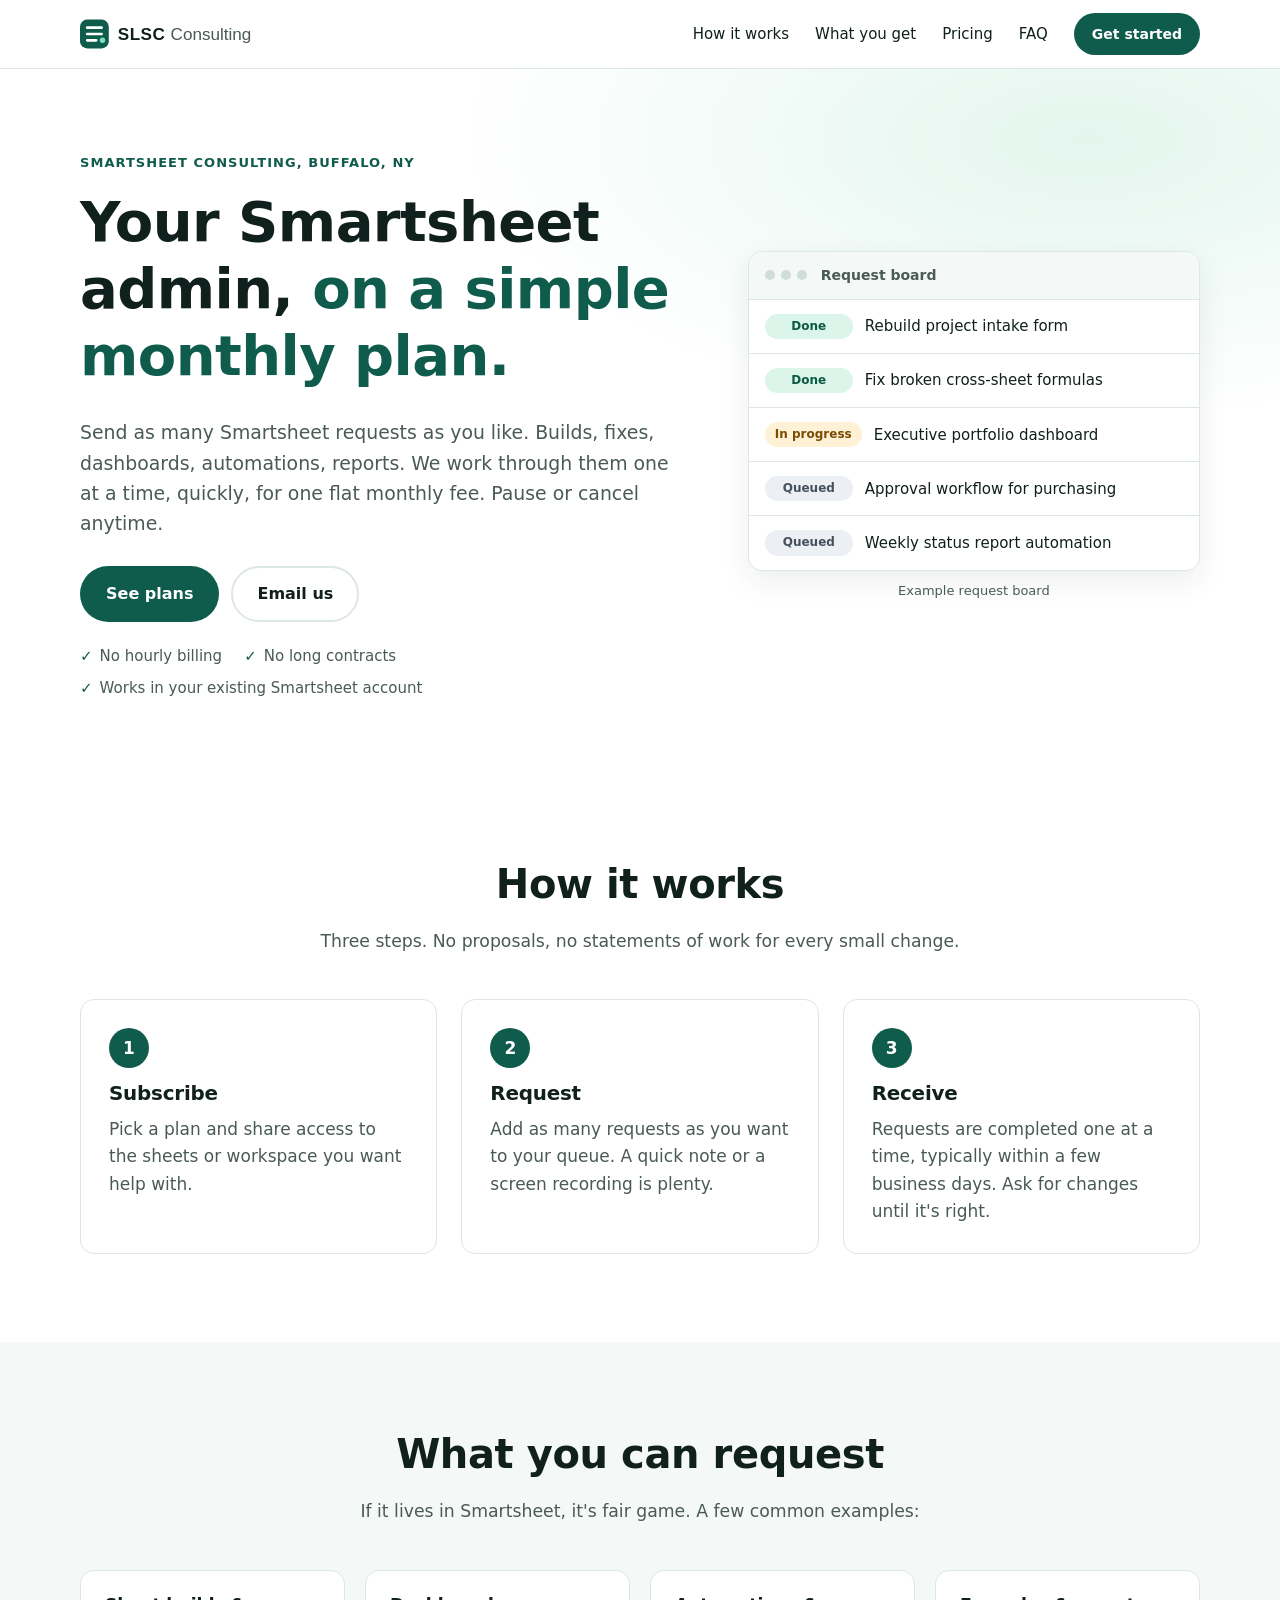
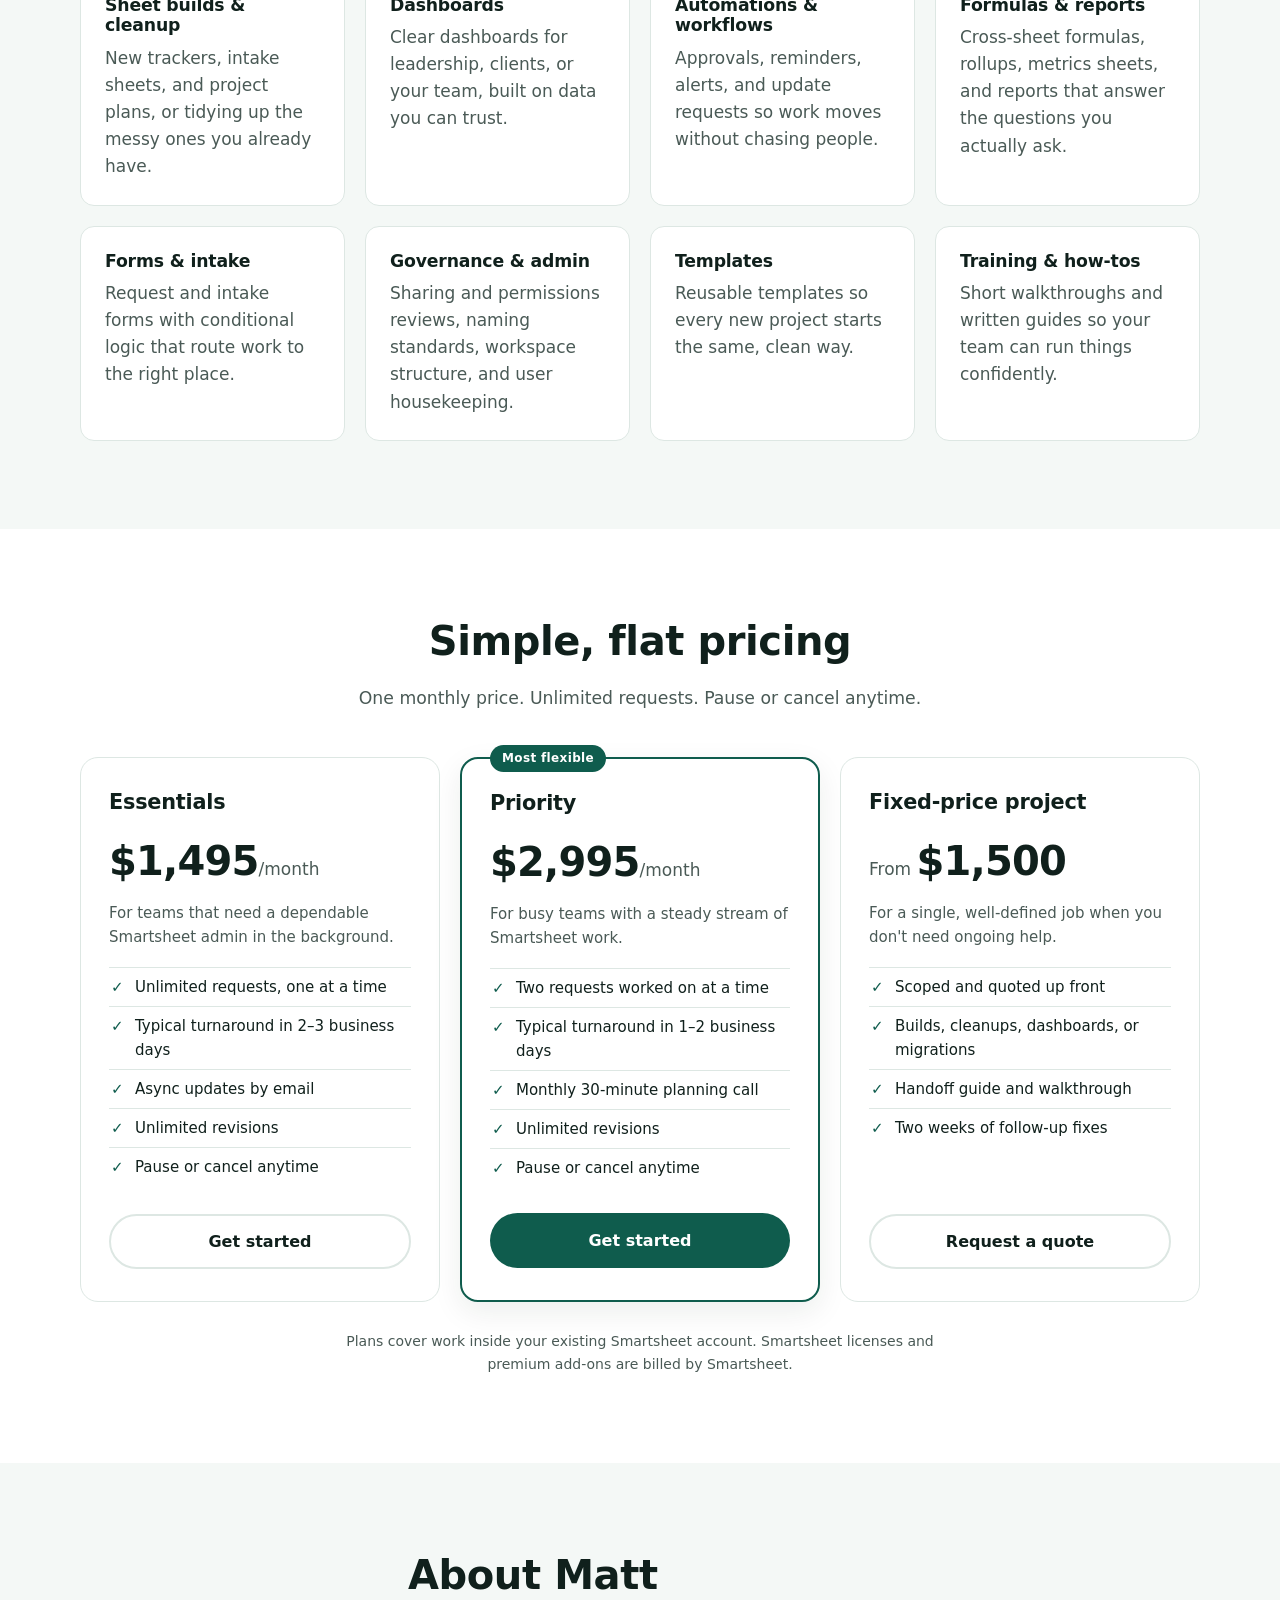
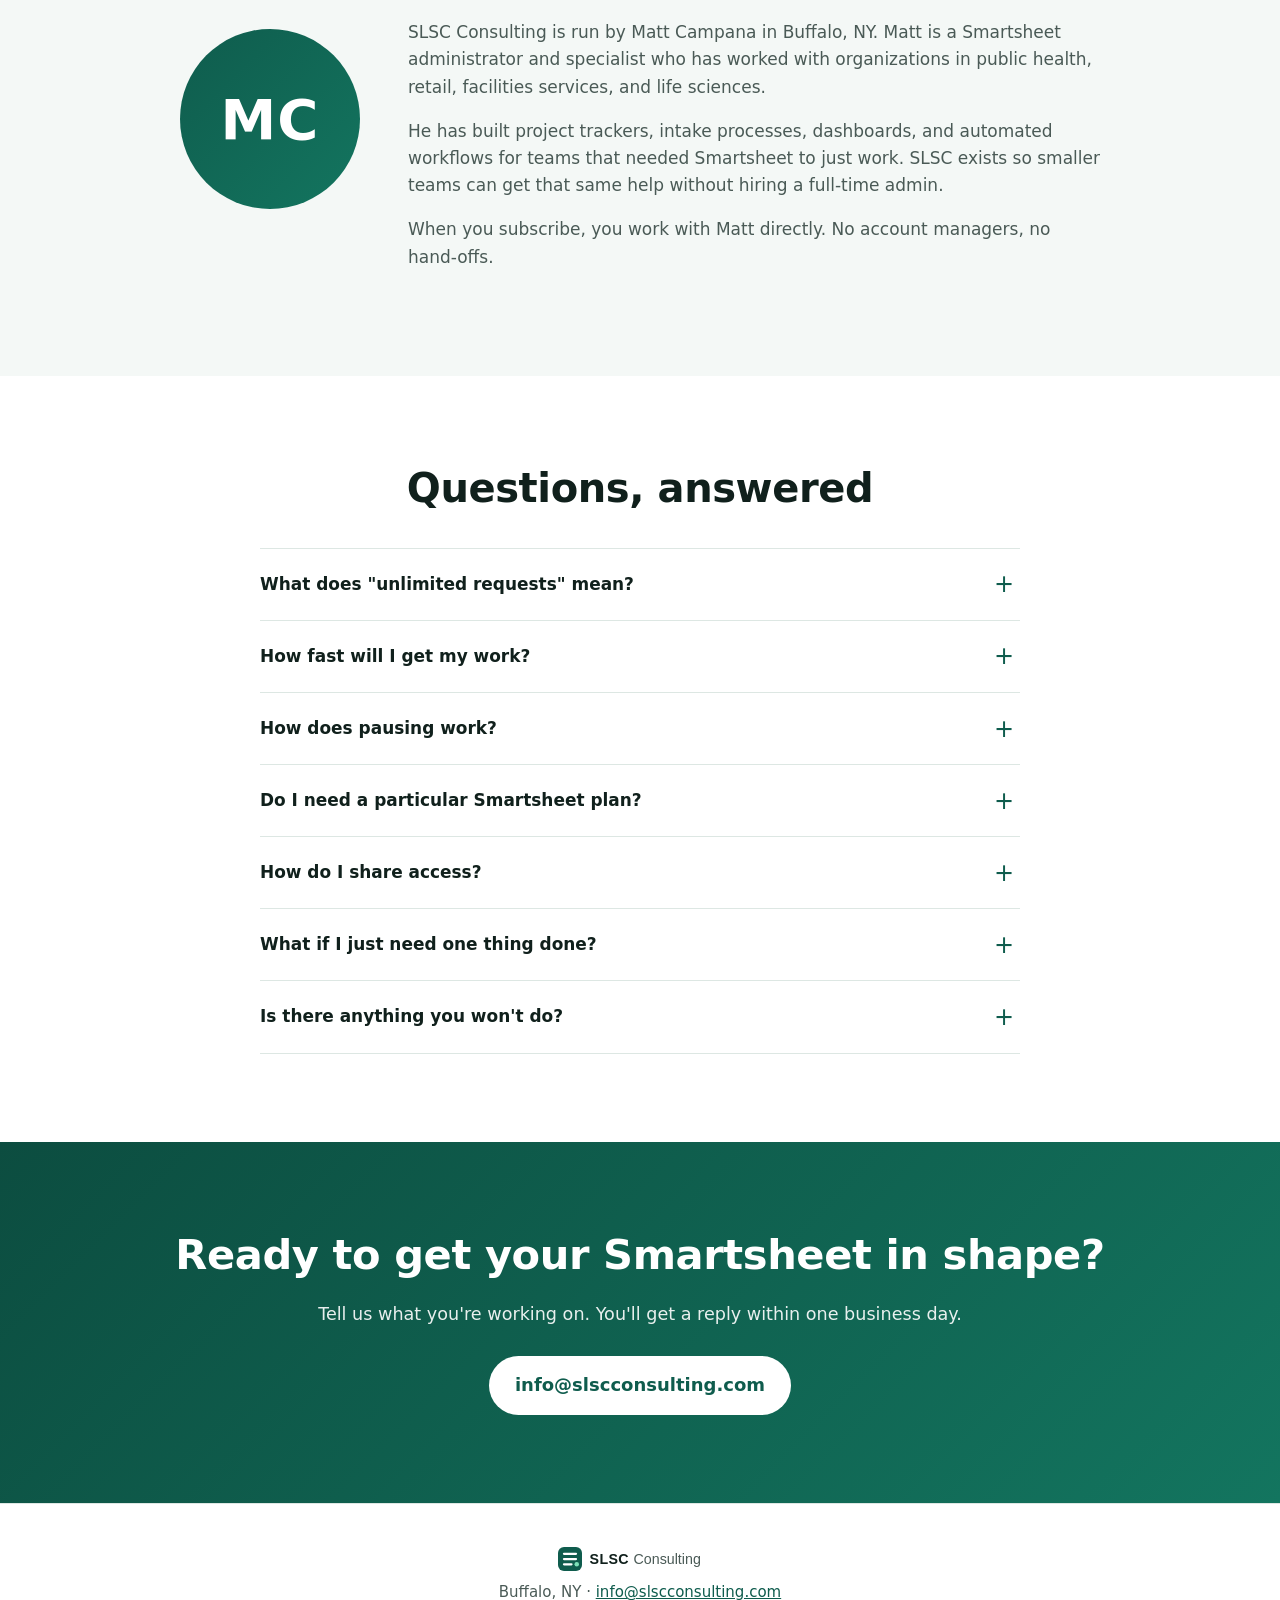
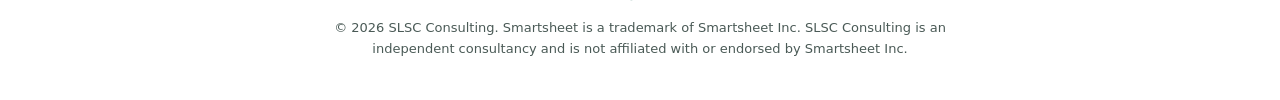
==== index.html @ b5fce489 "Initial SLSC Consulting site" ====
<!doctype html>
<html lang="en">
<head>
<meta charset="utf-8">
<meta name="viewport" content="width=device-width, initial-scale=1">
<title>SLSC Consulting | Smartsheet help as a simple monthly subscription</title>
<meta name="description" content="Unlimited Smartsheet requests for one flat monthly fee. Builds, cleanups, dashboards, automations, reports, and admin help from a Buffalo, NY Smartsheet specialist. Pause or cancel anytime.">
<link rel="canonical" href="https://slscconsulting.com/">
<meta name="theme-color" content="#0f5c4d">
<link rel="icon" href="/favicon.svg" type="image/svg+xml">
<link rel="apple-touch-icon" href="/apple-touch-icon.png">
<meta property="og:type" content="website">
<meta property="og:site_name" content="SLSC Consulting">
<meta property="og:title" content="SLSC Consulting | Smartsheet help as a subscription">
<meta property="og:description" content="Unlimited Smartsheet requests for one flat monthly fee. Pause or cancel anytime.">
<meta property="og:url" content="https://slscconsulting.com/">
<meta property="og:image" content="https://slscconsulting.com/og-image.png">
<meta property="og:image:width" content="1200">
<meta property="og:image:height" content="630">
<meta name="twitter:card" content="summary_large_image">
<meta name="twitter:title" content="SLSC Consulting | Smartsheet help as a subscription">
<meta name="twitter:description" content="Unlimited Smartsheet requests for one flat monthly fee. Pause or cancel anytime.">
<meta name="twitter:image" content="https://slscconsulting.com/og-image.png">
<link rel="stylesheet" href="/styles.css">
<script type="application/ld+json">
{"@context":"https://schema.org","@type":"ProfessionalService","name":"SLSC Consulting","url":"https://slscconsulting.com/","email":"info@slscconsulting.com","founder":{"@type":"Person","name":"Matt Campana"},"address":{"@type":"PostalAddress","addressLocality":"Buffalo","addressRegion":"NY","addressCountry":"US"},"areaServed":"US","description":"Smartsheet consulting offered as a flat-fee monthly subscription and fixed-price projects."}
</script>
</head>
<body>
<a class="skip" href="#main">Skip to content</a>

<header class="site-header">
  <div class="container nav">
    <a href="/" class="brand" aria-label="SLSC Consulting home"><img src="/assets/logo.svg" alt="SLSC Consulting" width="198" height="36"></a>
    <nav aria-label="Main">
      <ul>
        <li class="hide-sm"><a href="#how">How it works</a></li>
        <li class="hide-sm"><a href="#requests">What you get</a></li>
        <li class="hide-sm"><a href="#pricing">Pricing</a></li>
        <li class="hide-sm"><a href="#faq">FAQ</a></li>
        <li><a class="btn btn-small btn-primary" href="#contact">Get started</a></li>
      </ul>
    </nav>
  </div>
</header>

<main id="main">

<section class="hero">
  <div class="container hero-grid">
    <div>
      <p class="eyebrow">Smartsheet consulting, Buffalo, NY</p>
      <h1>Your Smartsheet admin, <span class="hl">on a simple monthly plan.</span></h1>
      <p class="lead">Send as many Smartsheet requests as you like. Builds, fixes, dashboards, automations, reports. We work through them one at a time, quickly, for one flat monthly fee. Pause or cancel anytime.</p>
      <div class="cta-row">
        <a class="btn btn-primary" href="#pricing">See plans</a>
        <a class="btn btn-ghost" href="mailto:info@slscconsulting.com?subject=Smartsheet%20help">Email us</a>
      </div>
      <ul class="checks" aria-label="Highlights">
        <li>No hourly billing</li>
        <li>No long contracts</li>
        <li>Works in your existing Smartsheet account</li>
      </ul>
    </div>
    <div class="hero-card" aria-hidden="true">
      <div class="board">
        <div class="board-head"><span class="dot"></span><span class="dot"></span><span class="dot"></span><span class="board-title">Request board</span></div>
        <div class="board-row"><span class="tag tag-done">Done</span><span>Rebuild project intake form</span></div>
        <div class="board-row"><span class="tag tag-done">Done</span><span>Fix broken cross-sheet formulas</span></div>
        <div class="board-row"><span class="tag tag-prog">In progress</span><span>Executive portfolio dashboard</span></div>
        <div class="board-row"><span class="tag tag-queue">Queued</span><span>Approval workflow for purchasing</span></div>
        <div class="board-row"><span class="tag tag-queue">Queued</span><span>Weekly status report automation</span></div>
      </div>
      <p class="board-note">Example request board</p>
    </div>
  </div>
</section>

<section id="how" class="section">
  <div class="container">
    <h2 class="section-title">How it works</h2>
    <p class="section-lead">Three steps. No proposals, no statements of work for every small change.</p>
    <ol class="steps">
      <li>
        <span class="step-num">1</span>
        <h3>Subscribe</h3>
        <p>Pick a plan and share access to the sheets or workspace you want help with.</p>
      </li>
      <li>
        <span class="step-num">2</span>
        <h3>Request</h3>
        <p>Add as many requests as you want to your queue. A quick note or a screen recording is plenty.</p>
      </li>
      <li>
        <span class="step-num">3</span>
        <h3>Receive</h3>
        <p>Requests are completed one at a time, typically within a few business days. Ask for changes until it's right.</p>
      </li>
    </ol>
  </div>
</section>

<section id="requests" class="section section-alt">
  <div class="container">
    <h2 class="section-title">What you can request</h2>
    <p class="section-lead">If it lives in Smartsheet, it's fair game. A few common examples:</p>
    <div class="grid cards">
      <article class="card"><h3>Sheet builds &amp; cleanup</h3><p>New trackers, intake sheets, and project plans, or tidying up the messy ones you already have.</p></article>
      <article class="card"><h3>Dashboards</h3><p>Clear dashboards for leadership, clients, or your team, built on data you can trust.</p></article>
      <article class="card"><h3>Automations &amp; workflows</h3><p>Approvals, reminders, alerts, and update requests so work moves without chasing people.</p></article>
      <article class="card"><h3>Formulas &amp; reports</h3><p>Cross-sheet formulas, rollups, metrics sheets, and reports that answer the questions you actually ask.</p></article>
      <article class="card"><h3>Forms &amp; intake</h3><p>Request and intake forms with conditional logic that route work to the right place.</p></article>
      <article class="card"><h3>Governance &amp; admin</h3><p>Sharing and permissions reviews, naming standards, workspace structure, and user housekeeping.</p></article>
      <article class="card"><h3>Templates</h3><p>Reusable templates so every new project starts the same, clean way.</p></article>
      <article class="card"><h3>Training &amp; how-tos</h3><p>Short walkthroughs and written guides so your team can run things confidently.</p></article>
    </div>
  </div>
</section>

<!--
  ===================================================================
  PRICING IS DRAFT. Matt to confirm all prices, tier names, and terms
  before launch. Placeholder figures based on productized-service norms.
  ===================================================================
-->
<section id="pricing" class="section">
  <div class="container">
    <h2 class="section-title">Simple, flat pricing</h2>
    <p class="section-lead">One monthly price. Unlimited requests. Pause or cancel anytime.</p>
    <div class="grid pricing">
      <article class="plan">
        <h3>Essentials</h3>
        <p class="price"><span class="amt">$1,495</span><span class="per">/month</span></p>
        <p class="plan-desc">For teams that need a dependable Smartsheet admin in the background.</p>
        <ul class="plan-list">
          <li>Unlimited requests, one at a time</li>
          <li>Typical turnaround in 2&ndash;3 business days</li>
          <li>Async updates by email</li>
          <li>Unlimited revisions</li>
          <li>Pause or cancel anytime</li>
        </ul>
        <a class="btn btn-ghost btn-block" href="mailto:info@slscconsulting.com?subject=Essentials%20plan">Get started</a>
      </article>
      <article class="plan plan-featured">
        <p class="badge">Most flexible</p>
        <h3>Priority</h3>
        <p class="price"><span class="amt">$2,995</span><span class="per">/month</span></p>
        <p class="plan-desc">For busy teams with a steady stream of Smartsheet work.</p>
        <ul class="plan-list">
          <li>Two requests worked on at a time</li>
          <li>Typical turnaround in 1&ndash;2 business days</li>
          <li>Monthly 30-minute planning call</li>
          <li>Unlimited revisions</li>
          <li>Pause or cancel anytime</li>
        </ul>
        <a class="btn btn-primary btn-block" href="mailto:info@slscconsulting.com?subject=Priority%20plan">Get started</a>
      </article>
      <article class="plan">
        <h3>Fixed-price project</h3>
        <p class="price"><span class="from">From</span> <span class="amt">$1,500</span></p>
        <p class="plan-desc">For a single, well-defined job when you don't need ongoing help.</p>
        <ul class="plan-list">
          <li>Scoped and quoted up front</li>
          <li>Builds, cleanups, dashboards, or migrations</li>
          <li>Handoff guide and walkthrough</li>
          <li>Two weeks of follow-up fixes</li>
        </ul>
        <a class="btn btn-ghost btn-block" href="mailto:info@slscconsulting.com?subject=Project%20quote">Request a quote</a>
      </article>
    </div>
    <p class="fine">Plans cover work inside your existing Smartsheet account. Smartsheet licenses and premium add-ons are billed by Smartsheet.</p>
  </div>
</section>

<section id="about" class="section section-alt">
  <div class="container about">
    <div class="avatar" aria-hidden="true">MC</div>
    <div>
      <h2 class="section-title">About Matt</h2>
      <p>SLSC Consulting is run by Matt Campana in Buffalo, NY. Matt is a Smartsheet administrator and specialist who has worked with organizations in public health, retail, facilities services, and life sciences.</p>
      <p>He has built project trackers, intake processes, dashboards, and automated workflows for teams that needed Smartsheet to just work. SLSC exists so smaller teams can get that same help without hiring a full-time admin.</p>
      <p>When you subscribe, you work with Matt directly. No account managers, no hand-offs.</p>
    </div>
  </div>
</section>

<section id="faq" class="section">
  <div class="container narrow">
    <h2 class="section-title">Questions, answered</h2>
    <details>
      <summary>What does "unlimited requests" mean?</summary>
      <p>Add as many requests to your queue as you like. They're worked on one at a time (two at a time on Priority), in the order you choose. Bigger requests are broken into smaller pieces so you see progress quickly.</p>
    </details>
    <details>
      <summary>How fast will I get my work?</summary>
      <p>Most requests are finished within a few business days. Larger builds, like a full portfolio setup, are delivered in stages so you get something useful early.</p>
    </details>
    <details>
      <summary>How does pausing work?</summary>
      <p>If you don't have enough work for a full month, pause your subscription and the unused days are saved for when you come back.</p>
    </details>
    <details>
      <summary>Do I need a particular Smartsheet plan?</summary>
      <p>No. We work with what you have. If a request would need a premium Smartsheet feature you don't have, we'll tell you up front and suggest an alternative.</p>
    </details>
    <details>
      <summary>How do I share access?</summary>
      <p>Share the relevant sheets or workspace with SLSC as you would with a colleague. You stay in control and can remove access at any time.</p>
    </details>
    <details>
      <summary>What if I just need one thing done?</summary>
      <p>Choose a fixed-price project. We'll scope it, quote it, and deliver it, with no ongoing commitment.</p>
    </details>
    <details>
      <summary>Is there anything you won't do?</summary>
      <p>We focus on Smartsheet and the tools that connect to it. Custom software development and work outside Smartsheet are generally out of scope, but ask and we'll point you in the right direction.</p>
    </details>
  </div>
</section>

<section id="contact" class="section cta-band">
  <div class="container cta-inner">
    <h2>Ready to get your Smartsheet in shape?</h2>
    <p>Tell us what you're working on. You'll get a reply within one business day.</p>
    <a class="btn btn-light" href="mailto:info@slscconsulting.com?subject=Smartsheet%20help">info@slscconsulting.com</a>
  </div>
</section>

</main>

<footer class="site-footer">
  <div class="container foot">
    <img src="/assets/logo.svg" alt="SLSC Consulting" width="165" height="30">
    <p>Buffalo, NY &middot; <a href="mailto:info@slscconsulting.com">info@slscconsulting.com</a></p>
    <p class="small">&copy; 2026 SLSC Consulting. Smartsheet is a trademark of Smartsheet Inc. SLSC Consulting is an independent consultancy and is not affiliated with or endorsed by Smartsheet Inc.</p>
  </div>
</footer>
</body>
</html>
---- styles.css ----
:root{--ink:#10201c;--muted:#4a5a56;--brand:#0f5c4d;--brand-2:#13755f;--mint:#7ee0b8;--bg:#fff;--alt:#f4f8f6;--line:#dde7e3;--radius:14px;--shadow:0 10px 30px rgba(16,32,28,.08)}
*{box-sizing:border-box}
html{scroll-behavior:smooth}
@media (prefers-reduced-motion:reduce){html{scroll-behavior:auto}}
body{margin:0;font-family:Inter,"Segoe UI",system-ui,-apple-system,Helvetica,Arial,sans-serif;color:var(--ink);background:var(--bg);line-height:1.6;font-size:17px;-webkit-font-smoothing:antialiased}
img{max-width:100%;height:auto;display:block}
a{color:var(--brand)}
a:focus-visible,summary:focus-visible,.btn:focus-visible{outline:3px solid var(--mint);outline-offset:3px;border-radius:6px}
h1,h2,h3{line-height:1.2;margin:0 0 .5em;letter-spacing:-.01em}
.container{width:min(1120px,100% - 40px);margin-inline:auto}
.narrow{width:min(760px,100% - 40px)}
.skip{position:absolute;left:-999px;top:0;background:var(--ink);color:#fff;padding:10px 14px;z-index:100}
.skip:focus{left:10px;top:10px}

.site-header{position:sticky;top:0;z-index:50;background:rgba(255,255,255,.92);backdrop-filter:saturate(1.4) blur(8px);border-bottom:1px solid var(--line)}
.nav{display:flex;align-items:center;justify-content:space-between;height:68px;gap:16px}
.nav ul{display:flex;align-items:center;gap:26px;list-style:none;margin:0;padding:0}
.nav a:not(.btn){color:var(--ink);text-decoration:none;font-weight:500;font-size:15px}
.nav a:not(.btn):hover{color:var(--brand)}

.btn{display:inline-block;text-decoration:none;font-weight:600;border-radius:999px;padding:13px 24px;border:2px solid transparent;transition:background .15s,transform .15s,border-color .15s;text-align:center;font-size:16px}
.btn:hover{transform:translateY(-1px)}
.btn-primary{background:var(--brand);color:#fff}
.btn-primary:hover{background:var(--brand-2)}
.btn-ghost{border-color:var(--line);color:var(--ink);background:#fff}
.btn-ghost:hover{border-color:var(--brand)}
.btn-light{background:#fff;color:var(--brand);font-size:18px}
.btn-small{padding:8px 16px;font-size:14px}
.btn-block{display:block;width:100%}

.hero{padding:84px 0 72px;background:radial-gradient(900px 400px at 85% 10%,#e3f6ee 0,transparent 70%)}
.hero-grid{display:grid;grid-template-columns:1.15fr .85fr;gap:56px;align-items:center}
.eyebrow{color:var(--brand);font-weight:700;text-transform:uppercase;letter-spacing:.08em;font-size:13px;margin:0 0 14px}
h1{font-size:clamp(2.2rem,4.6vw,3.5rem);font-weight:800}
.hl{color:var(--brand)}
.lead{font-size:1.18rem;color:var(--muted);max-width:36em}
.cta-row{display:flex;gap:12px;flex-wrap:wrap;margin:28px 0 22px}
.checks{list-style:none;padding:0;margin:0;display:flex;flex-wrap:wrap;gap:8px 22px;color:var(--muted);font-size:15px}
.checks li::before{content:"✓";color:var(--brand);font-weight:800;margin-right:7px}

.hero-card{position:relative}
.board{background:#fff;border:1px solid var(--line);border-radius:var(--radius);box-shadow:var(--shadow);overflow:hidden}
.board-head{display:flex;align-items:center;gap:6px;padding:12px 16px;border-bottom:1px solid var(--line);background:var(--alt)}
.dot{width:10px;height:10px;border-radius:50%;background:#cfdcd7}
.board-title{margin-left:8px;font-weight:600;font-size:14px;color:var(--muted)}
.board-row{display:flex;align-items:center;gap:12px;padding:14px 16px;border-bottom:1px solid var(--line);font-size:15px}
.board-row:last-child{border-bottom:0}
.tag{flex:none;font-size:12px;font-weight:700;padding:3px 10px;border-radius:999px;min-width:88px;text-align:center}
.tag-done{background:#dcf5ea;color:#0b5a43}
.tag-prog{background:#fff1d6;color:#7a4b00}
.tag-queue{background:#eceff3;color:#46505c}
.board-note{text-align:center;font-size:13px;color:var(--muted);margin:10px 0 0}

.section{padding:88px 0}
.section-alt{background:var(--alt)}
.section-title{font-size:clamp(1.8rem,3.2vw,2.5rem);font-weight:800;text-align:center}
.section-lead{text-align:center;color:var(--muted);max-width:40em;margin:0 auto 44px;font-size:1.08rem}

.steps{list-style:none;padding:0;margin:0;display:grid;grid-template-columns:repeat(3,1fr);gap:24px}
.steps li{background:#fff;border:1px solid var(--line);border-radius:var(--radius);padding:28px}
.step-num{display:inline-grid;place-items:center;width:40px;height:40px;border-radius:50%;background:var(--brand);color:#fff;font-weight:800;margin-bottom:14px}
.steps p,.card p{color:var(--muted);margin:0}

.grid{display:grid;gap:20px}
.cards{grid-template-columns:repeat(4,1fr)}
.card{background:#fff;border:1px solid var(--line);border-radius:var(--radius);padding:24px}
.card h3{font-size:1.08rem}

.pricing{grid-template-columns:repeat(3,1fr);align-items:stretch}
.plan{position:relative;display:flex;flex-direction:column;background:#fff;border:1px solid var(--line);border-radius:18px;padding:32px 28px}
.plan h3{font-size:1.3rem}
.plan-featured{border:2px solid var(--brand);box-shadow:var(--shadow)}
.badge{position:absolute;top:-14px;left:28px;margin:0;background:var(--brand);color:#fff;font-size:12px;font-weight:700;padding:4px 12px;border-radius:999px;letter-spacing:.03em}
.price{margin:4px 0 8px}
.amt{font-size:2.5rem;font-weight:800;letter-spacing:-.02em}
.per,.from{color:var(--muted);font-weight:500}
.plan-desc{color:var(--muted);margin:0 0 18px;font-size:15px}
.plan-list{list-style:none;padding:0;margin:0 0 26px;flex:1}
.plan-list li{padding:7px 0 7px 26px;position:relative;font-size:15px;border-top:1px solid var(--line)}
.plan-list li::before{content:"✓";position:absolute;left:2px;color:var(--brand);font-weight:800}
.fine{text-align:center;color:var(--muted);font-size:14px;margin:28px auto 0;max-width:46em}

.about{display:grid;grid-template-columns:180px 1fr;gap:48px;align-items:center;max-width:920px}
.about .section-title{text-align:left}
.about p{color:var(--muted)}
.avatar{width:180px;height:180px;border-radius:50%;background:linear-gradient(135deg,var(--brand),var(--brand-2));color:#fff;display:grid;place-items:center;font-size:56px;font-weight:800;letter-spacing:.02em}

details{border-bottom:1px solid var(--line);padding:4px 0}
details:first-of-type{border-top:1px solid var(--line);margin-top:36px}
summary{cursor:pointer;list-style:none;padding:18px 36px 18px 0;font-weight:600;font-size:1.06rem;position:relative}
summary::-webkit-details-marker{display:none}
summary::after{content:"+";position:absolute;right:6px;top:50%;transform:translateY(-50%);font-size:1.5rem;color:var(--brand);font-weight:400}
details[open] summary::after{content:"–"}
details p{margin:0 0 18px;color:var(--muted)}

.cta-band{background:linear-gradient(135deg,#0c4d40,#13755f);color:#fff;text-align:center}
.cta-inner h2{font-size:clamp(1.8rem,3.4vw,2.6rem);font-weight:800}
.cta-inner p{opacity:.9;margin:0 0 28px;font-size:1.1rem}

.site-footer{padding:40px 0;border-top:1px solid var(--line)}
.foot{display:flex;flex-direction:column;align-items:center;gap:6px;text-align:center}
.foot p{margin:0;color:var(--muted);font-size:15px}
.foot .small{font-size:13px;max-width:52em;margin-top:8px}

.notfound{padding:120px 0;text-align:center;display:flex;flex-direction:column;align-items:center;gap:12px}

@media (max-width:960px){
  .hero-grid{grid-template-columns:1fr;gap:40px}
  .cards{grid-template-columns:repeat(2,1fr)}
  .pricing{grid-template-columns:1fr;max-width:480px;margin-inline:auto}
  .pricing .plan-featured{order:-1}
  .hide-sm{display:none}
}
@media (max-width:640px){
  body{font-size:16px}
  .hero{padding:52px 0 48px}
  .section{padding:64px 0}
  .steps,.cards{grid-template-columns:1fr}
  .about{grid-template-columns:1fr;gap:24px;justify-items:center}
  .about .section-title{text-align:center}
  .avatar{width:120px;height:120px;font-size:40px}
  .cta-row .btn{flex:1}
  .brand img{width:160px}
}
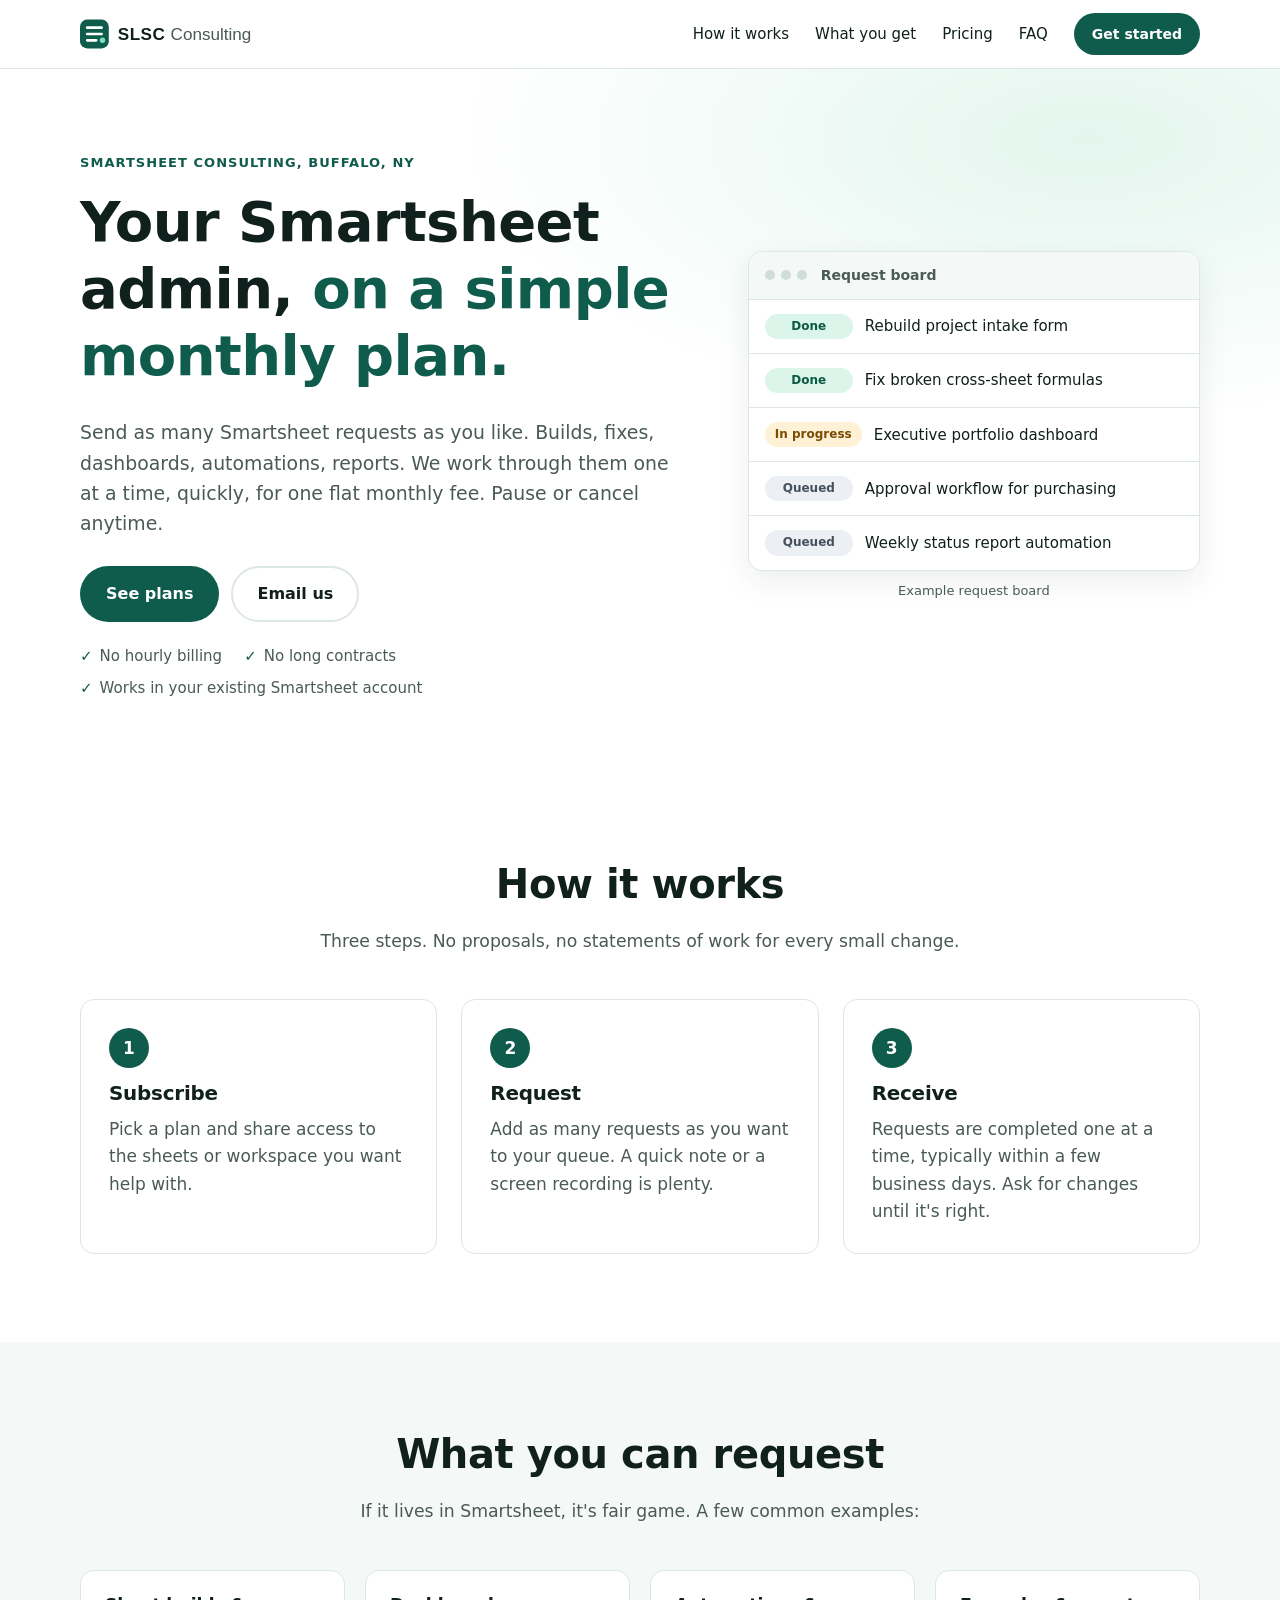
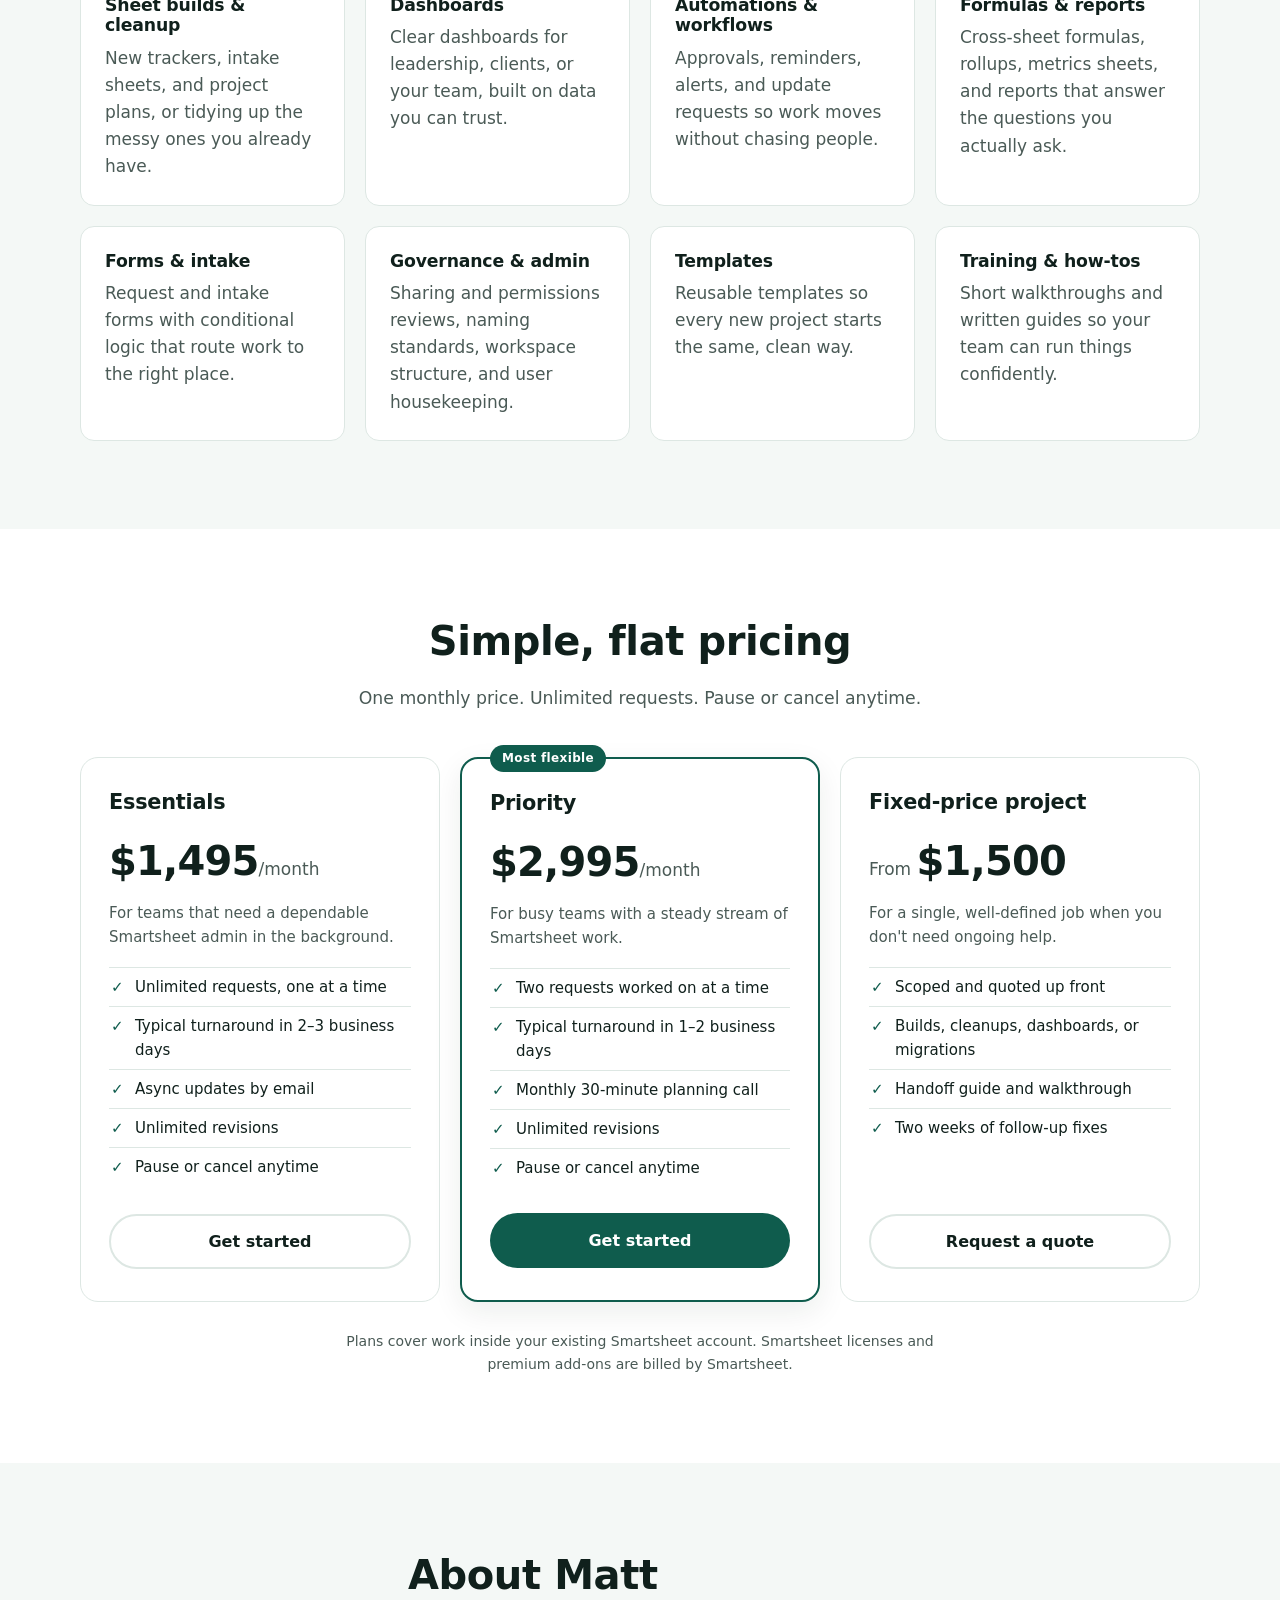
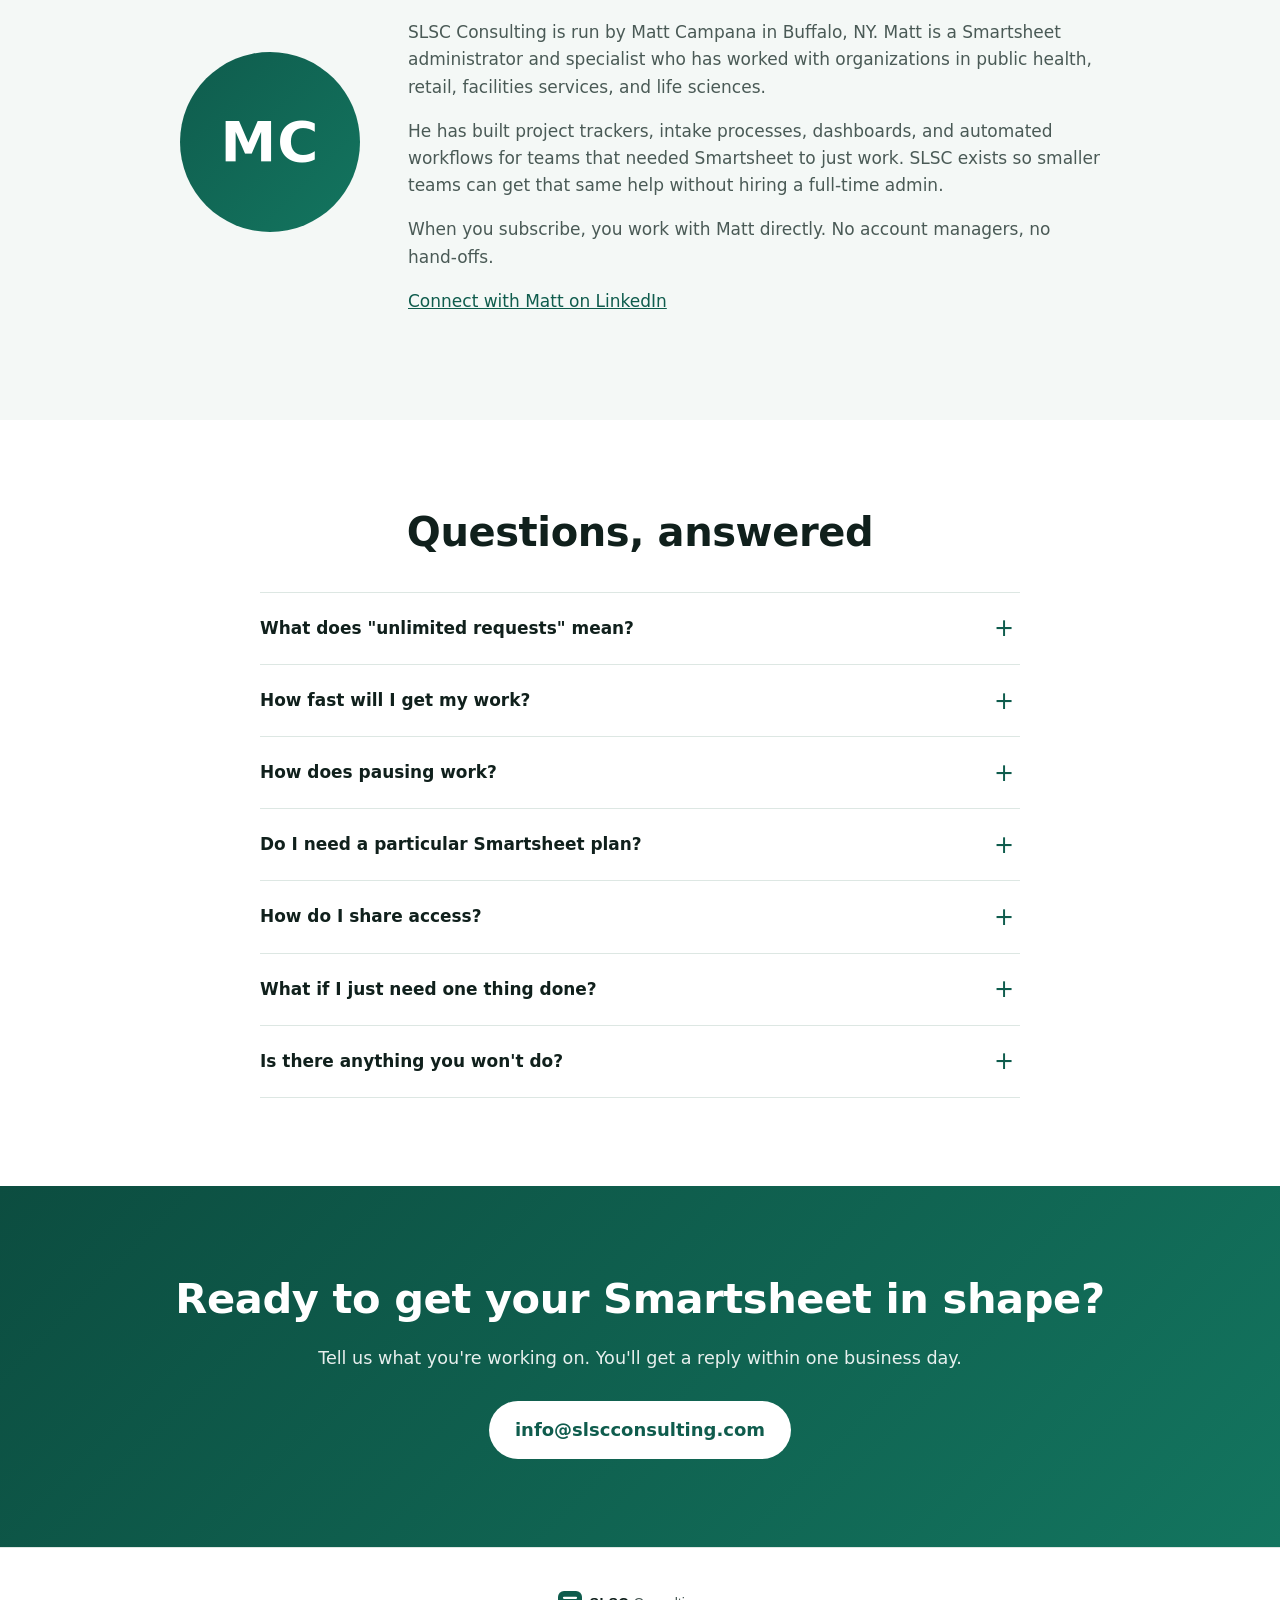
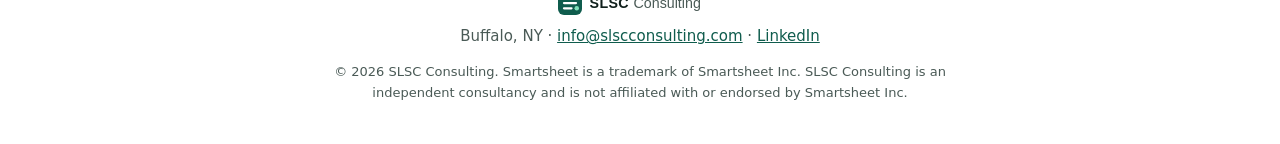
==== commit eac0ae5f: "Add LinkedIn link" ====
--- a/index.html
+++ b/index.html
@@ -23,7 +23,8 @@
 <meta name="twitter:image" content="https://slscconsulting.com/og-image.png">
 <link rel="stylesheet" href="/styles.css">
 <script type="application/ld+json">
-{"@context":"https://schema.org","@type":"ProfessionalService","name":"SLSC Consulting","url":"https://slscconsulting.com/","email":"info@slscconsulting.com","founder":{"@type":"Person","name":"Matt Campana"},"address":{"@type":"PostalAddress","addressLocality":"Buffalo","addressRegion":"NY","addressCountry":"US"},"areaServed":"US","description":"Smartsheet consulting offered as a flat-fee monthly subscription and fixed-price projects."}
+{"@context":"https://schema.org","@type":"ProfessionalService",
+  "sameAs": ["https://www.linkedin.com/in/mattcampana"],"name":"SLSC Consulting","url":"https://slscconsulting.com/","email":"info@slscconsulting.com","founder":{"@type":"Person","name":"Matt Campana"},"address":{"@type":"PostalAddress","addressLocality":"Buffalo","addressRegion":"NY","addressCountry":"US"},"areaServed":"US","description":"Smartsheet consulting offered as a flat-fee monthly subscription and fixed-price projects."}
 </script>
 </head>
 <body>
@@ -180,6 +181,7 @@
       <p>SLSC Consulting is run by Matt Campana in Buffalo, NY. Matt is a Smartsheet administrator and specialist who has worked with organizations in public health, retail, facilities services, and life sciences.</p>
       <p>He has built project trackers, intake processes, dashboards, and automated workflows for teams that needed Smartsheet to just work. SLSC exists so smaller teams can get that same help without hiring a full-time admin.</p>
       <p>When you subscribe, you work with Matt directly. No account managers, no hand-offs.</p>
+      <p><a href="https://www.linkedin.com/in/mattcampana" target="_blank" rel="noopener">Connect with Matt on LinkedIn</a></p>
     </div>
   </div>
 </section>
@@ -231,7 +233,7 @@
 <footer class="site-footer">
   <div class="container foot">
     <img src="/assets/logo.svg" alt="SLSC Consulting" width="165" height="30">
-    <p>Buffalo, NY &middot; <a href="mailto:info@slscconsulting.com">info@slscconsulting.com</a></p>
+    <p>Buffalo, NY &middot; <a href="mailto:info@slscconsulting.com">info@slscconsulting.com</a> &middot; <a href="https://www.linkedin.com/in/mattcampana" target="_blank" rel="noopener">LinkedIn</a></p>
     <p class="small">&copy; 2026 SLSC Consulting. Smartsheet is a trademark of Smartsheet Inc. SLSC Consulting is an independent consultancy and is not affiliated with or endorsed by Smartsheet Inc.</p>
   </div>
 </footer>
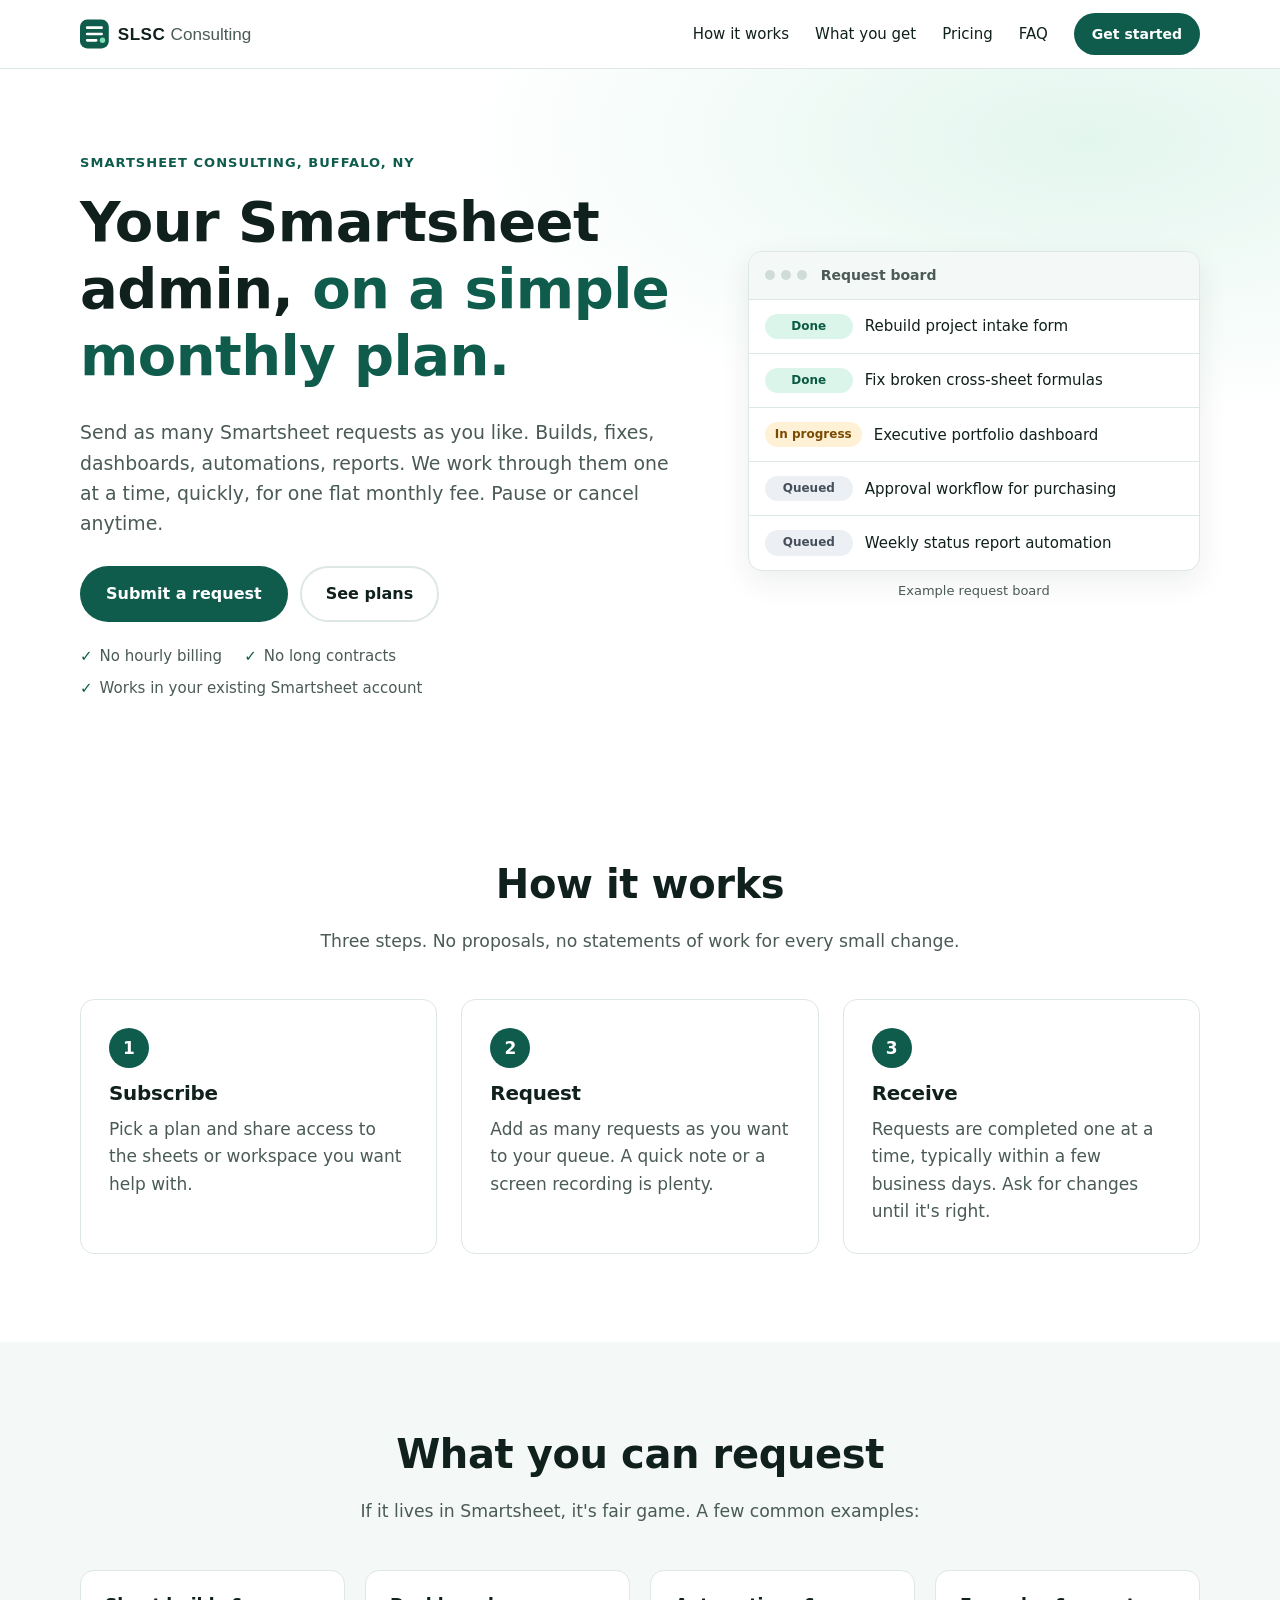
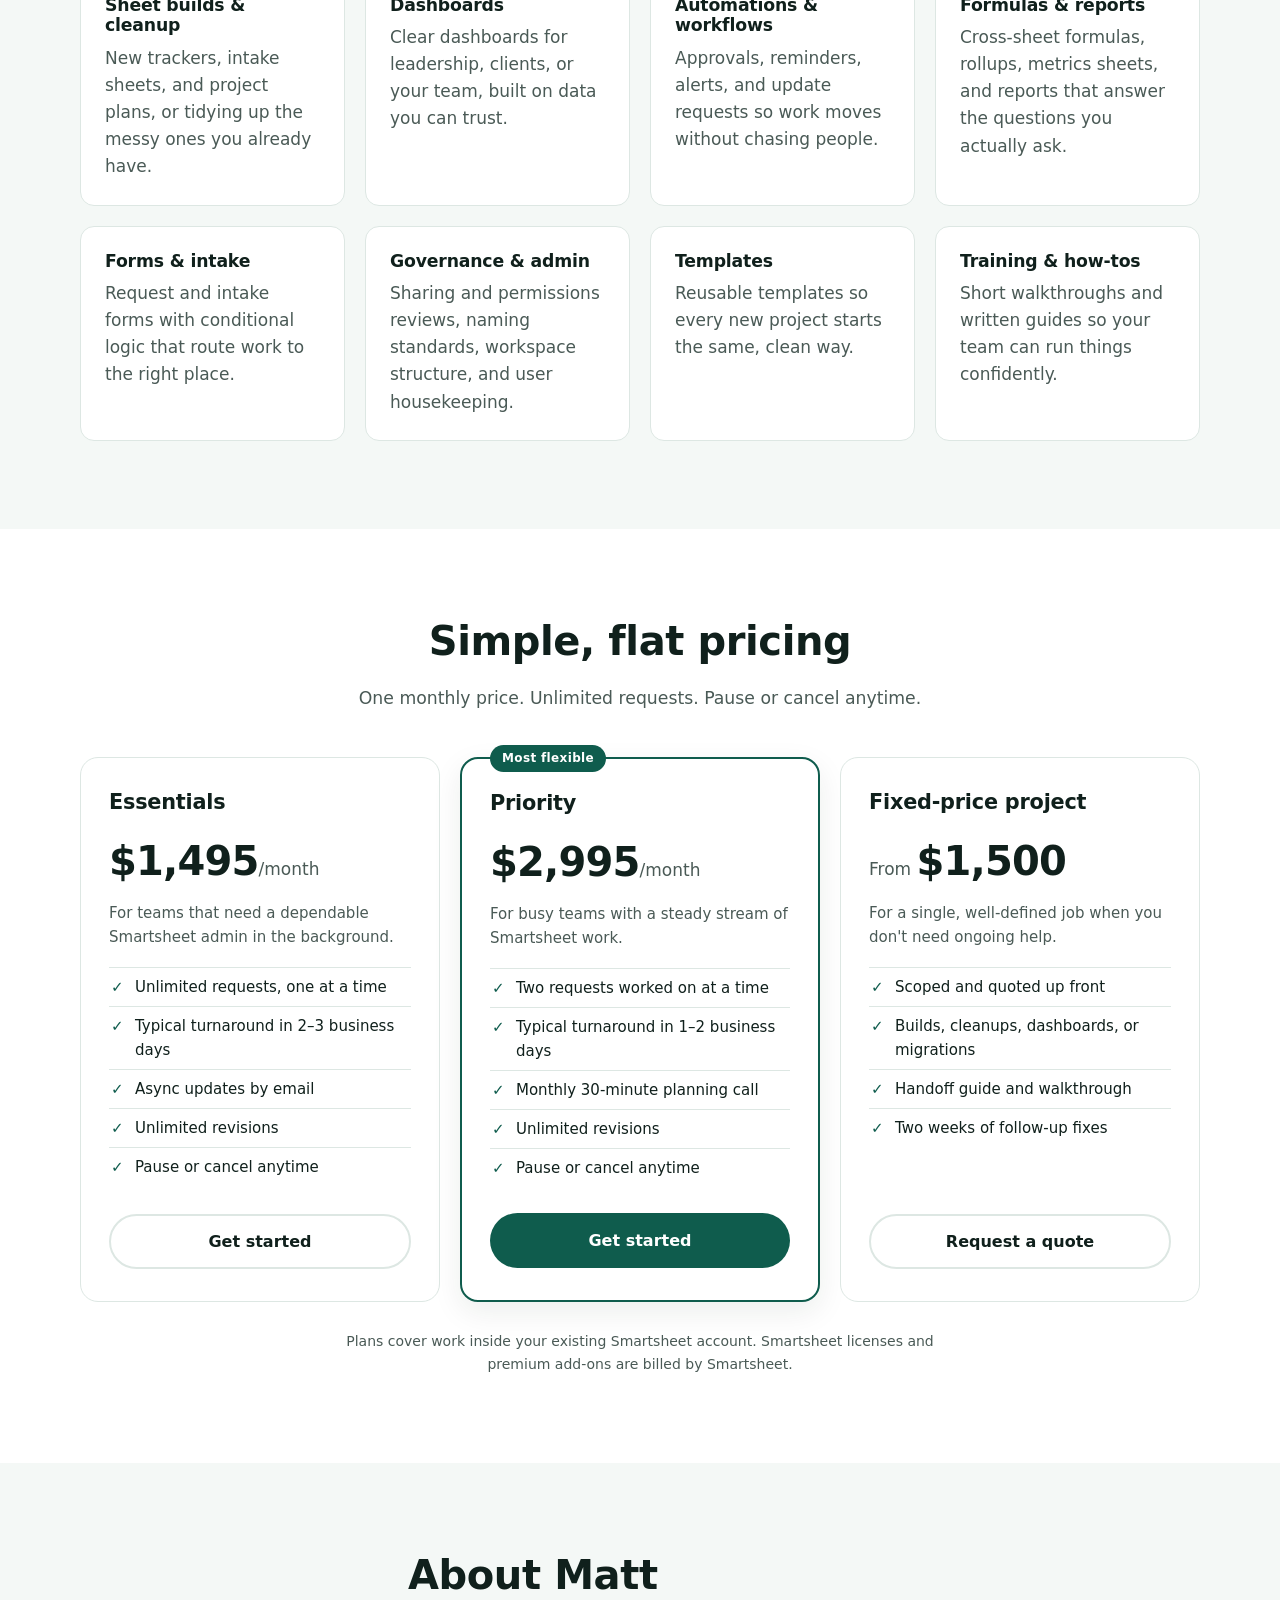
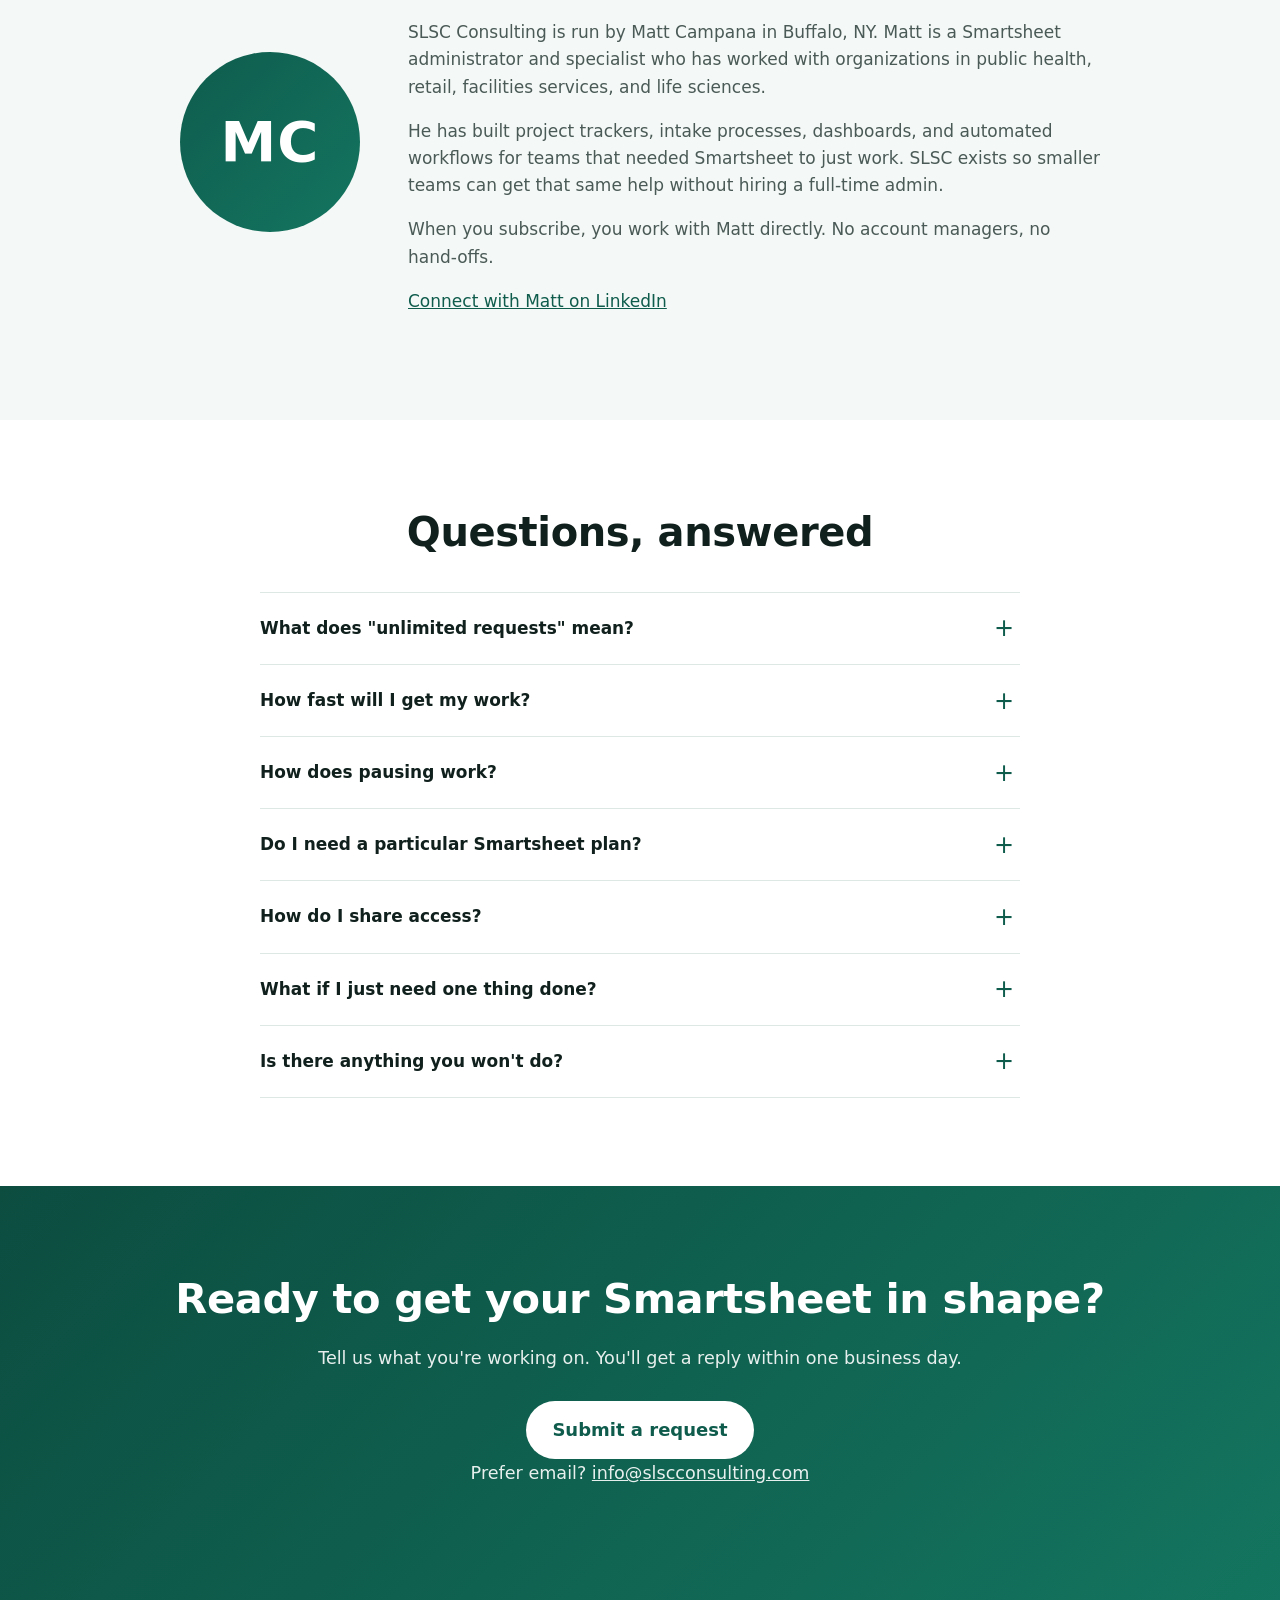
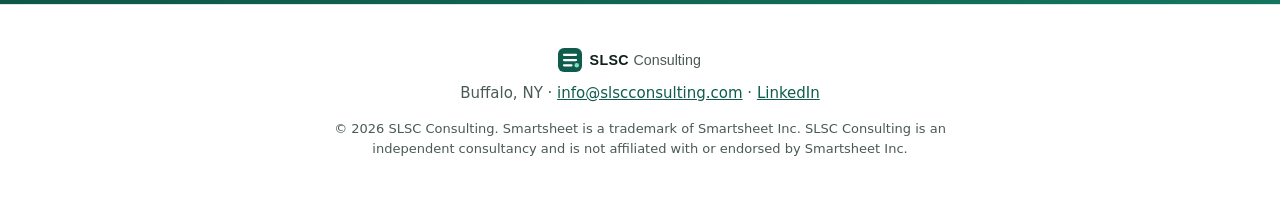
==== commit a7a613d2: "Link CTAs to Smartsheet intake form" ====
--- a/index.html
+++ b/index.html
@@ -39,7 +39,7 @@
         <li class="hide-sm"><a href="#requests">What you get</a></li>
         <li class="hide-sm"><a href="#pricing">Pricing</a></li>
         <li class="hide-sm"><a href="#faq">FAQ</a></li>
-        <li><a class="btn btn-small btn-primary" href="#contact">Get started</a></li>
+        <li><a class="btn btn-small btn-primary" href="https://app.smartsheet.com/b/form/01a18d41d5a072aebe28679af66593c9" target="_blank" rel="noopener">Get started</a></li>
       </ul>
     </nav>
   </div>
@@ -54,8 +54,8 @@
       <h1>Your Smartsheet admin, <span class="hl">on a simple monthly plan.</span></h1>
       <p class="lead">Send as many Smartsheet requests as you like. Builds, fixes, dashboards, automations, reports. We work through them one at a time, quickly, for one flat monthly fee. Pause or cancel anytime.</p>
       <div class="cta-row">
-        <a class="btn btn-primary" href="#pricing">See plans</a>
-        <a class="btn btn-ghost" href="mailto:info@slscconsulting.com?subject=Smartsheet%20help">Email us</a>
+        <a class="btn btn-primary" href="https://app.smartsheet.com/b/form/01a18d41d5a072aebe28679af66593c9" target="_blank" rel="noopener">Submit a request</a>
+        <a class="btn btn-ghost" href="#pricing">See plans</a>
       </div>
       <ul class="checks" aria-label="Highlights">
         <li>No hourly billing</li>
@@ -140,7 +140,7 @@
           <li>Unlimited revisions</li>
           <li>Pause or cancel anytime</li>
         </ul>
-        <a class="btn btn-ghost btn-block" href="mailto:info@slscconsulting.com?subject=Essentials%20plan">Get started</a>
+        <a class="btn btn-ghost btn-block" href="https://app.smartsheet.com/b/form/01a18d41d5a072aebe28679af66593c9" target="_blank" rel="noopener">Get started</a>
       </article>
       <article class="plan plan-featured">
         <p class="badge">Most flexible</p>
@@ -154,7 +154,7 @@
           <li>Unlimited revisions</li>
           <li>Pause or cancel anytime</li>
         </ul>
-        <a class="btn btn-primary btn-block" href="mailto:info@slscconsulting.com?subject=Priority%20plan">Get started</a>
+        <a class="btn btn-primary btn-block" href="https://app.smartsheet.com/b/form/01a18d41d5a072aebe28679af66593c9" target="_blank" rel="noopener">Get started</a>
       </article>
       <article class="plan">
         <h3>Fixed-price project</h3>
@@ -166,7 +166,7 @@
           <li>Handoff guide and walkthrough</li>
           <li>Two weeks of follow-up fixes</li>
         </ul>
-        <a class="btn btn-ghost btn-block" href="mailto:info@slscconsulting.com?subject=Project%20quote">Request a quote</a>
+        <a class="btn btn-ghost btn-block" href="https://app.smartsheet.com/b/form/01a18d41d5a072aebe28679af66593c9" target="_blank" rel="noopener">Request a quote</a>
       </article>
     </div>
     <p class="fine">Plans cover work inside your existing Smartsheet account. Smartsheet licenses and premium add-ons are billed by Smartsheet.</p>
@@ -224,7 +224,8 @@
   <div class="container cta-inner">
     <h2>Ready to get your Smartsheet in shape?</h2>
     <p>Tell us what you're working on. You'll get a reply within one business day.</p>
-    <a class="btn btn-light" href="mailto:info@slscconsulting.com?subject=Smartsheet%20help">info@slscconsulting.com</a>
+    <a class="btn btn-light" href="https://app.smartsheet.com/b/form/01a18d41d5a072aebe28679af66593c9" target="_blank" rel="noopener">Submit a request</a>
+    <p class="cta-alt">Prefer email? <a href="mailto:info@slscconsulting.com?subject=Smartsheet%20help">info@slscconsulting.com</a></p>
   </div>
 </section>
 
--- a/styles.css
+++ b/styles.css
@@ -122,3 +122,6 @@
   .cta-row .btn{flex:1}
   .brand img{width:160px}
 }
+
+.cta-alt{margin-top:14px;font-size:.95rem;opacity:.9}
+.cta-alt a{color:inherit;text-decoration:underline}
